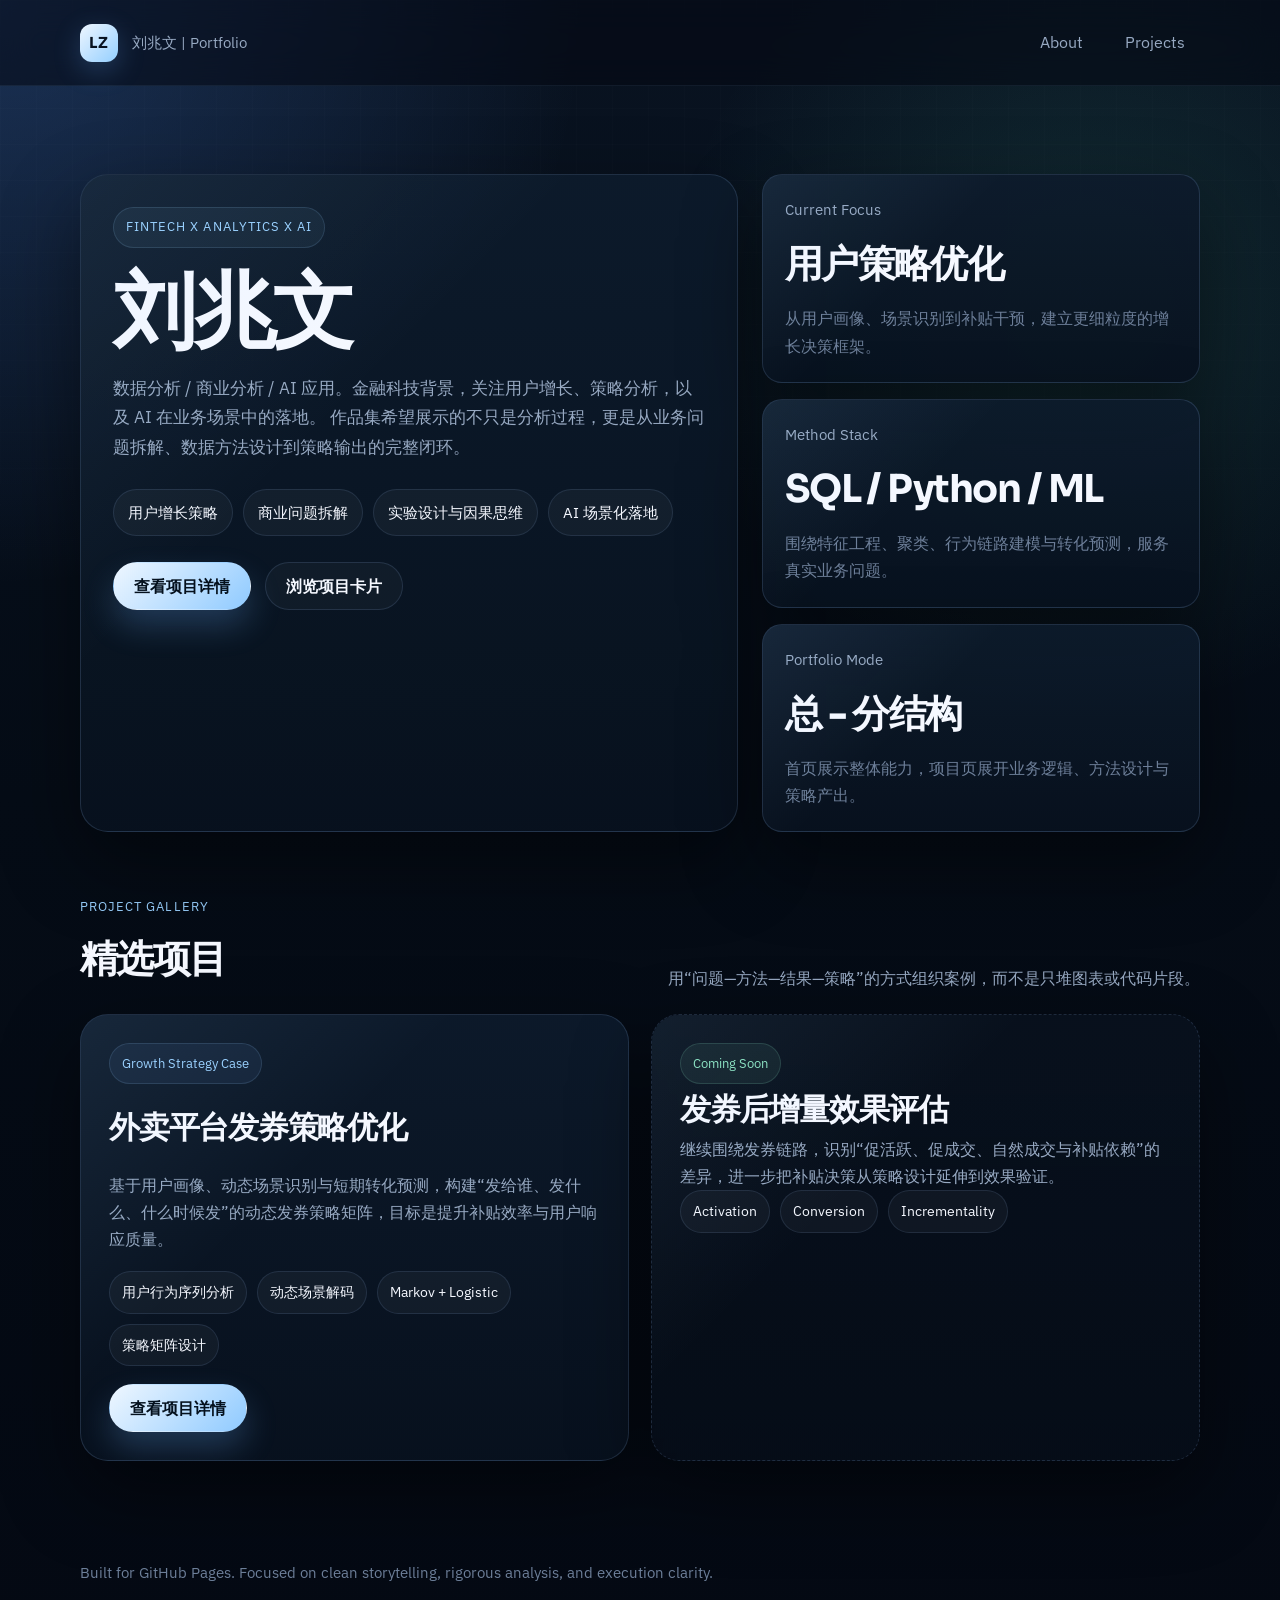
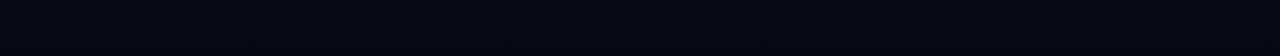
==== index.html @ c56bf531 "Add files via upload" ====
<!DOCTYPE html>
<html lang="zh-CN">
  <head>
    <meta charset="UTF-8" />
    <meta name="viewport" content="width=device-width, initial-scale=1.0" />
    <title>刘兆文 | 数据分析 / 商业分析 / AI 应用</title>
    <meta
      name="description"
      content="刘兆文的个人作品集，聚焦数据分析、商业分析与 AI 应用，展示外卖平台发券策略优化等项目。"
    />
    <link rel="preconnect" href="https://fonts.googleapis.com" />
    <link rel="preconnect" href="https://fonts.gstatic.com" crossorigin />
    <link
      href="https://fonts.googleapis.com/css2?family=IBM+Plex+Sans:wght@400;500;600;700&family=IBM+Plex+Sans+SC:wght@400;500;600;700&family=Sora:wght@500;600;700;800&display=swap"
      rel="stylesheet"
    />
    <link rel="stylesheet" href="./style.css" />
  </head>
  <body>
    <header class="topbar">
      <div class="topbar-inner">
        <a class="brand" href="./index.html" aria-label="返回首页">
          <span class="brand-mark">LZ</span>
          <span>刘兆文 | Portfolio</span>
        </a>
        <nav class="nav-links" aria-label="主导航">
          <a class="nav-link" href="#about">About</a>
          <a class="nav-link" href="#projects">Projects</a>
        </nav>
      </div>
    </header>

    <main class="page-shell">
      <section class="hero" id="about">
        <div class="hero-grid">
          <article class="hero-panel">
            <span class="eyebrow">Fintech x Analytics x AI</span>
            <h1>刘兆文</h1>
            <p class="headline-subtitle">
              数据分析 / 商业分析 / AI 应用。金融科技背景，关注用户增长、策略分析，以及 AI 在业务场景中的落地。
              作品集希望展示的不只是分析过程，更是从业务问题拆解、数据方法设计到策略输出的完整闭环。
            </p>
            <div class="pill-row" aria-label="能力标签">
              <span class="pill">用户增长策略</span>
              <span class="pill">商业问题拆解</span>
              <span class="pill">实验设计与因果思维</span>
              <span class="pill">AI 场景化落地</span>
            </div>
            <div class="action-row">
              <a class="button" href="./projects/waimai-coupon/index.html">查看项目详情</a>
              <a class="button-secondary" href="#projects">浏览项目卡片</a>
            </div>
          </article>

          <aside class="hero-stats" aria-label="概览信息">
            <section class="metric-card">
              <span class="metric-label">Current Focus</span>
              <span class="metric-value">用户策略优化</span>
              <p class="metric-note">从用户画像、场景识别到补贴干预，建立更细粒度的增长决策框架。</p>
            </section>
            <section class="metric-card">
              <span class="metric-label">Method Stack</span>
              <span class="metric-value">SQL / Python / ML</span>
              <p class="metric-note">围绕特征工程、聚类、行为链路建模与转化预测，服务真实业务问题。</p>
            </section>
            <section class="metric-card">
              <span class="metric-label">Portfolio Mode</span>
              <span class="metric-value">总 - 分结构</span>
              <p class="metric-note">首页展示整体能力，项目页展开业务逻辑、方法设计与策略产出。</p>
            </section>
          </aside>
        </div>
      </section>

      <section class="section" id="projects">
        <div class="section-heading">
          <div>
            <p class="section-kicker">Project Gallery</p>
            <h2 class="section-title">精选项目</h2>
          </div>
          <p class="section-copy">
            用“问题—方法—结果—策略”的方式组织案例，而不是只堆图表或代码片段。
          </p>
        </div>

        <div class="project-grid">
          <article class="project-card glass-card">
            <span class="card-tag">Growth Strategy Case</span>
            <h3 class="card-title">外卖平台发券策略优化</h3>
            <p class="card-copy">
              基于用户画像、动态场景识别与短期转化预测，构建“发给谁、发什么、什么时候发”的动态发券策略矩阵，目标是提升补贴效率与用户响应质量。
            </p>
            <div class="card-points" aria-label="项目亮点">
              <span class="card-point">用户行为序列分析</span>
              <span class="card-point">动态场景解码</span>
              <span class="card-point">Markov + Logistic</span>
              <span class="card-point">策略矩阵设计</span>
            </div>
            <div class="action-row">
              <a class="button" href="./projects/waimai-coupon/index.html">查看项目详情</a>
            </div>
          </article>

          <article class="placeholder-card">
            <span class="placeholder-state">Coming Soon</span>
            <h3 class="card-title">发券后增量效果评估</h3>
            <p class="card-copy">
              继续围绕发券链路，识别“促活跃、促成交、自然成交与补贴依赖”的差异，进一步把补贴决策从策略设计延伸到效果验证。
            </p>
            <div class="card-points" aria-label="项目状态">
              <span class="card-point">Activation</span>
              <span class="card-point">Conversion</span>
              <span class="card-point">Incrementality</span>
            </div>
          </article>
        </div>
      </section>
    </main>

    <footer class="page-shell footer">
      <p>Built for GitHub Pages. Focused on clean storytelling, rigorous analysis, and execution clarity.</p>
    </footer>
  </body>
</html>
---- style.css ----
:root {
  --bg: #07111f;
  --bg-elevated: rgba(10, 22, 38, 0.78);
  --bg-soft: rgba(118, 166, 255, 0.08);
  --surface: rgba(11, 23, 37, 0.92);
  --surface-strong: #0d1b2c;
  --border: rgba(157, 196, 255, 0.16);
  --border-strong: rgba(157, 196, 255, 0.3);
  --text: #f5f8ff;
  --text-muted: #97a9c2;
  --text-subtle: #6d7f99;
  --accent: #9ad1ff;
  --accent-strong: #6cb4ff;
  --accent-glow: rgba(108, 180, 255, 0.18);
  --success: #8be3c0;
  --shadow: 0 30px 80px rgba(0, 0, 0, 0.45);
  --radius-xl: 28px;
  --radius-lg: 20px;
  --radius-md: 14px;
  --radius-sm: 10px;
  --font-display: "Sora", "Avenir Next", "PingFang SC", "Microsoft YaHei", sans-serif;
  --font-body: "IBM Plex Sans", "IBM Plex Sans SC", "PingFang SC", "Hiragino Sans GB", sans-serif;
  --container: 1120px;
}

*,
*::before,
*::after {
  box-sizing: border-box;
}

html {
  scroll-behavior: smooth;
}

body {
  margin: 0;
  min-height: 100vh;
  font-family: var(--font-body);
  color: var(--text);
  background:
    radial-gradient(circle at top left, rgba(83, 148, 255, 0.24), transparent 28%),
    radial-gradient(circle at 85% 18%, rgba(87, 229, 191, 0.12), transparent 24%),
    linear-gradient(180deg, #091321 0%, #050c16 48%, #040913 100%);
  line-height: 1.7;
}

body::before {
  content: "";
  position: fixed;
  inset: 0;
  pointer-events: none;
  background-image:
    linear-gradient(rgba(255, 255, 255, 0.02) 1px, transparent 1px),
    linear-gradient(90deg, rgba(255, 255, 255, 0.02) 1px, transparent 1px);
  background-size: 36px 36px;
  mask-image: linear-gradient(180deg, rgba(0, 0, 0, 0.72), transparent 92%);
}

a {
  color: inherit;
  text-decoration: none;
}

img {
  max-width: 100%;
  display: block;
}

.page-shell {
  width: min(calc(100% - 40px), var(--container));
  margin: 0 auto;
}

.topbar {
  position: sticky;
  top: 0;
  z-index: 20;
  backdrop-filter: blur(18px);
  background: rgba(4, 9, 19, 0.55);
  border-bottom: 1px solid rgba(157, 196, 255, 0.08);
}

.topbar-inner {
  width: min(calc(100% - 40px), var(--container));
  margin: 0 auto;
  display: flex;
  align-items: center;
  justify-content: space-between;
  gap: 16px;
  padding: 18px 0;
}

.brand {
  display: flex;
  align-items: center;
  gap: 14px;
  font-size: 0.95rem;
  color: var(--text-muted);
}

.brand-mark {
  width: 38px;
  height: 38px;
  display: grid;
  place-items: center;
  border-radius: 12px;
  font-family: var(--font-display);
  font-weight: 700;
  letter-spacing: 0.08em;
  color: var(--bg);
  background: linear-gradient(135deg, #eef6ff 0%, #94cfff 100%);
  box-shadow: 0 8px 28px rgba(108, 180, 255, 0.24);
}

.nav-links {
  display: flex;
  align-items: center;
  gap: 12px;
  flex-wrap: wrap;
}

.nav-link {
  padding: 10px 14px;
  border-radius: 999px;
  color: var(--text-muted);
  transition: color 180ms ease, background-color 180ms ease, border-color 180ms ease;
  border: 1px solid transparent;
}

.nav-link:hover,
.nav-link:focus-visible {
  color: var(--text);
  background: rgba(255, 255, 255, 0.04);
  border-color: rgba(157, 196, 255, 0.12);
  outline: none;
}

.hero {
  padding: 88px 0 42px;
}

.hero-grid {
  display: grid;
  grid-template-columns: minmax(0, 1.2fr) minmax(280px, 0.8fr);
  gap: 24px;
  align-items: stretch;
}

.hero-panel,
.glass-card,
.section-card,
.metric-card,
.placeholder-card {
  position: relative;
  overflow: hidden;
  background: linear-gradient(180deg, rgba(13, 27, 44, 0.92), rgba(8, 18, 31, 0.92));
  border: 1px solid var(--border);
  box-shadow: var(--shadow);
}

.hero-panel,
.glass-card {
  border-radius: var(--radius-xl);
  padding: 32px;
}

.hero-panel::before,
.glass-card::before,
.section-card::before,
.metric-card::before,
.placeholder-card::before {
  content: "";
  position: absolute;
  inset: 0;
  pointer-events: none;
  background: linear-gradient(135deg, rgba(154, 209, 255, 0.08), transparent 38%);
}

.eyebrow {
  display: inline-flex;
  align-items: center;
  gap: 8px;
  padding: 8px 12px;
  margin-bottom: 18px;
  border: 1px solid rgba(154, 209, 255, 0.14);
  border-radius: 999px;
  background: rgba(154, 209, 255, 0.06);
  color: var(--accent);
  font-size: 0.82rem;
  letter-spacing: 0.08em;
  text-transform: uppercase;
}

.hero h1,
.page-title {
  margin: 0 0 16px;
  font-family: var(--font-display);
  font-weight: 700;
  line-height: 1.1;
  letter-spacing: -0.04em;
}

.hero h1 {
  font-size: clamp(2.8rem, 7vw, 5.2rem);
  max-width: 9ch;
}

.headline-subtitle {
  max-width: 42rem;
  margin: 0 0 28px;
  color: var(--text-muted);
  font-size: 1.08rem;
}

.pill-row {
  display: flex;
  flex-wrap: wrap;
  gap: 10px;
  margin-bottom: 26px;
}

.pill {
  padding: 10px 14px;
  border-radius: 999px;
  font-size: 0.92rem;
  color: var(--text);
  background: rgba(255, 255, 255, 0.04);
  border: 1px solid rgba(157, 196, 255, 0.12);
}

.action-row {
  display: flex;
  flex-wrap: wrap;
  gap: 14px;
}

.button,
.button-secondary {
  display: inline-flex;
  align-items: center;
  justify-content: center;
  gap: 10px;
  min-height: 48px;
  padding: 0 20px;
  border-radius: 999px;
  border: 1px solid transparent;
  font-weight: 600;
  transition: transform 180ms ease, box-shadow 180ms ease, border-color 180ms ease, background-color 180ms ease;
}

.button {
  color: #04101d;
  background: linear-gradient(135deg, #eff7ff 0%, #8fcaff 100%);
  box-shadow: 0 16px 32px rgba(108, 180, 255, 0.24);
}

.button-secondary {
  color: var(--text);
  background: rgba(255, 255, 255, 0.03);
  border-color: rgba(157, 196, 255, 0.14);
}

.button:hover,
.button-secondary:hover,
.button:focus-visible,
.button-secondary:focus-visible {
  transform: translateY(-1px);
  outline: none;
}

.hero-stats {
  display: grid;
  gap: 16px;
  align-content: start;
}

.metric-card {
  border-radius: var(--radius-lg);
  padding: 22px;
}

.metric-label {
  display: block;
  margin-bottom: 10px;
  color: var(--text-muted);
  font-size: 0.92rem;
}

.metric-value {
  display: block;
  margin-bottom: 8px;
  font-family: var(--font-display);
  font-size: clamp(1.6rem, 3vw, 2.4rem);
  font-weight: 700;
  letter-spacing: -0.04em;
}

.metric-note {
  margin: 0;
  color: var(--text-subtle);
}

.section {
  padding: 22px 0 56px;
}

.section-heading {
  display: flex;
  align-items: end;
  justify-content: space-between;
  gap: 18px;
  margin-bottom: 22px;
}

.section-title {
  margin: 0;
  font-family: var(--font-display);
  font-size: clamp(1.8rem, 3vw, 2.7rem);
  letter-spacing: -0.04em;
}

.section-kicker {
  margin: 0 0 8px;
  color: var(--accent);
  letter-spacing: 0.08em;
  text-transform: uppercase;
  font-size: 0.82rem;
}

.section-copy {
  margin: 0;
  max-width: 42rem;
  color: var(--text-muted);
}

.project-grid,
.detail-grid,
.insight-grid {
  display: grid;
  gap: 22px;
}

.project-grid {
  grid-template-columns: repeat(2, minmax(0, 1fr));
}

.project-card,
.placeholder-card,
.section-card {
  border-radius: var(--radius-xl);
  padding: 28px;
}

.project-card {
  display: grid;
  gap: 18px;
}

.card-tag {
  display: inline-flex;
  align-items: center;
  width: fit-content;
  padding: 8px 12px;
  border-radius: 999px;
  background: var(--bg-soft);
  border: 1px solid rgba(154, 209, 255, 0.14);
  color: var(--accent);
  font-size: 0.84rem;
}

.card-title {
  margin: 0;
  font-family: var(--font-display);
  font-size: clamp(1.55rem, 2.4vw, 2rem);
  letter-spacing: -0.04em;
}

.card-copy {
  margin: 0;
  color: var(--text-muted);
}

.card-points {
  display: flex;
  flex-wrap: wrap;
  gap: 10px;
}

.card-point {
  padding: 8px 12px;
  border-radius: 999px;
  background: rgba(255, 255, 255, 0.04);
  border: 1px solid rgba(157, 196, 255, 0.12);
  color: var(--text);
  font-size: 0.9rem;
}

.placeholder-card {
  border-style: dashed;
  background: linear-gradient(180deg, rgba(9, 18, 31, 0.78), rgba(6, 13, 24, 0.9));
}

.placeholder-state {
  display: inline-flex;
  width: fit-content;
  padding: 8px 12px;
  border-radius: 999px;
  color: var(--success);
  background: rgba(139, 227, 192, 0.08);
  border: 1px solid rgba(139, 227, 192, 0.16);
  font-size: 0.84rem;
}

.footer {
  padding: 28px 0 56px;
  color: var(--text-subtle);
  font-size: 0.92rem;
}

.back-link {
  position: sticky;
  top: 84px;
  z-index: 10;
  width: fit-content;
  margin: 28px 0 0;
}

.back-link a {
  display: inline-flex;
  align-items: center;
  gap: 10px;
  padding: 12px 16px;
  border-radius: 999px;
  border: 1px solid rgba(157, 196, 255, 0.14);
  background: rgba(7, 17, 31, 0.72);
  backdrop-filter: blur(14px);
  color: var(--text);
}

.page-hero {
  padding: 42px 0 26px;
}

.page-title {
  font-size: clamp(2.4rem, 5vw, 4.4rem);
  max-width: 11ch;
}

.page-intro {
  max-width: 46rem;
  margin: 0;
  color: var(--text-muted);
  font-size: 1.08rem;
}

.highlight-bar {
  display: grid;
  grid-template-columns: repeat(3, minmax(0, 1fr));
  gap: 18px;
  margin-top: 26px;
}

.detail-grid {
  grid-template-columns: 1.1fr 0.9fr;
  align-items: start;
}

.section-stack {
  display: grid;
  gap: 20px;
}

.section-card h2,
.section-card h3 {
  margin: 0 0 14px;
  font-family: var(--font-display);
  letter-spacing: -0.03em;
}

.section-card p,
.section-card li {
  margin: 0;
  color: var(--text-muted);
}

.section-card ul {
  margin: 0;
  padding-left: 18px;
  display: grid;
  gap: 10px;
}

.data-points {
  display: grid;
  gap: 14px;
}

.data-point {
  padding: 16px 18px;
  border-radius: var(--radius-md);
  background: rgba(255, 255, 255, 0.03);
  border: 1px solid rgba(157, 196, 255, 0.12);
}

.data-point strong {
  display: block;
  margin-bottom: 8px;
  color: var(--text);
}

.insight-grid {
  grid-template-columns: repeat(2, minmax(0, 1fr));
}

.callout {
  padding: 18px 20px;
  border-left: 3px solid var(--accent-strong);
  border-radius: 0 var(--radius-md) var(--radius-md) 0;
  background: rgba(154, 209, 255, 0.06);
  color: var(--text);
}

@media (max-width: 980px) {
  .hero-grid,
  .detail-grid,
  .project-grid,
  .highlight-bar,
  .insight-grid {
    grid-template-columns: 1fr;
  }

  .back-link {
    position: static;
    margin-top: 20px;
  }
}

@media (max-width: 720px) {
  .page-shell,
  .topbar-inner {
    width: min(calc(100% - 28px), var(--container));
  }

  .topbar-inner,
  .brand,
  .nav-links,
  .action-row {
    align-items: flex-start;
  }

  .topbar-inner {
    flex-direction: column;
    padding: 16px 0;
  }

  .hero,
  .section,
  .page-hero {
    padding-top: 34px;
  }

  .hero-panel,
  .glass-card,
  .project-card,
  .placeholder-card,
  .section-card {
    padding: 22px;
  }
}
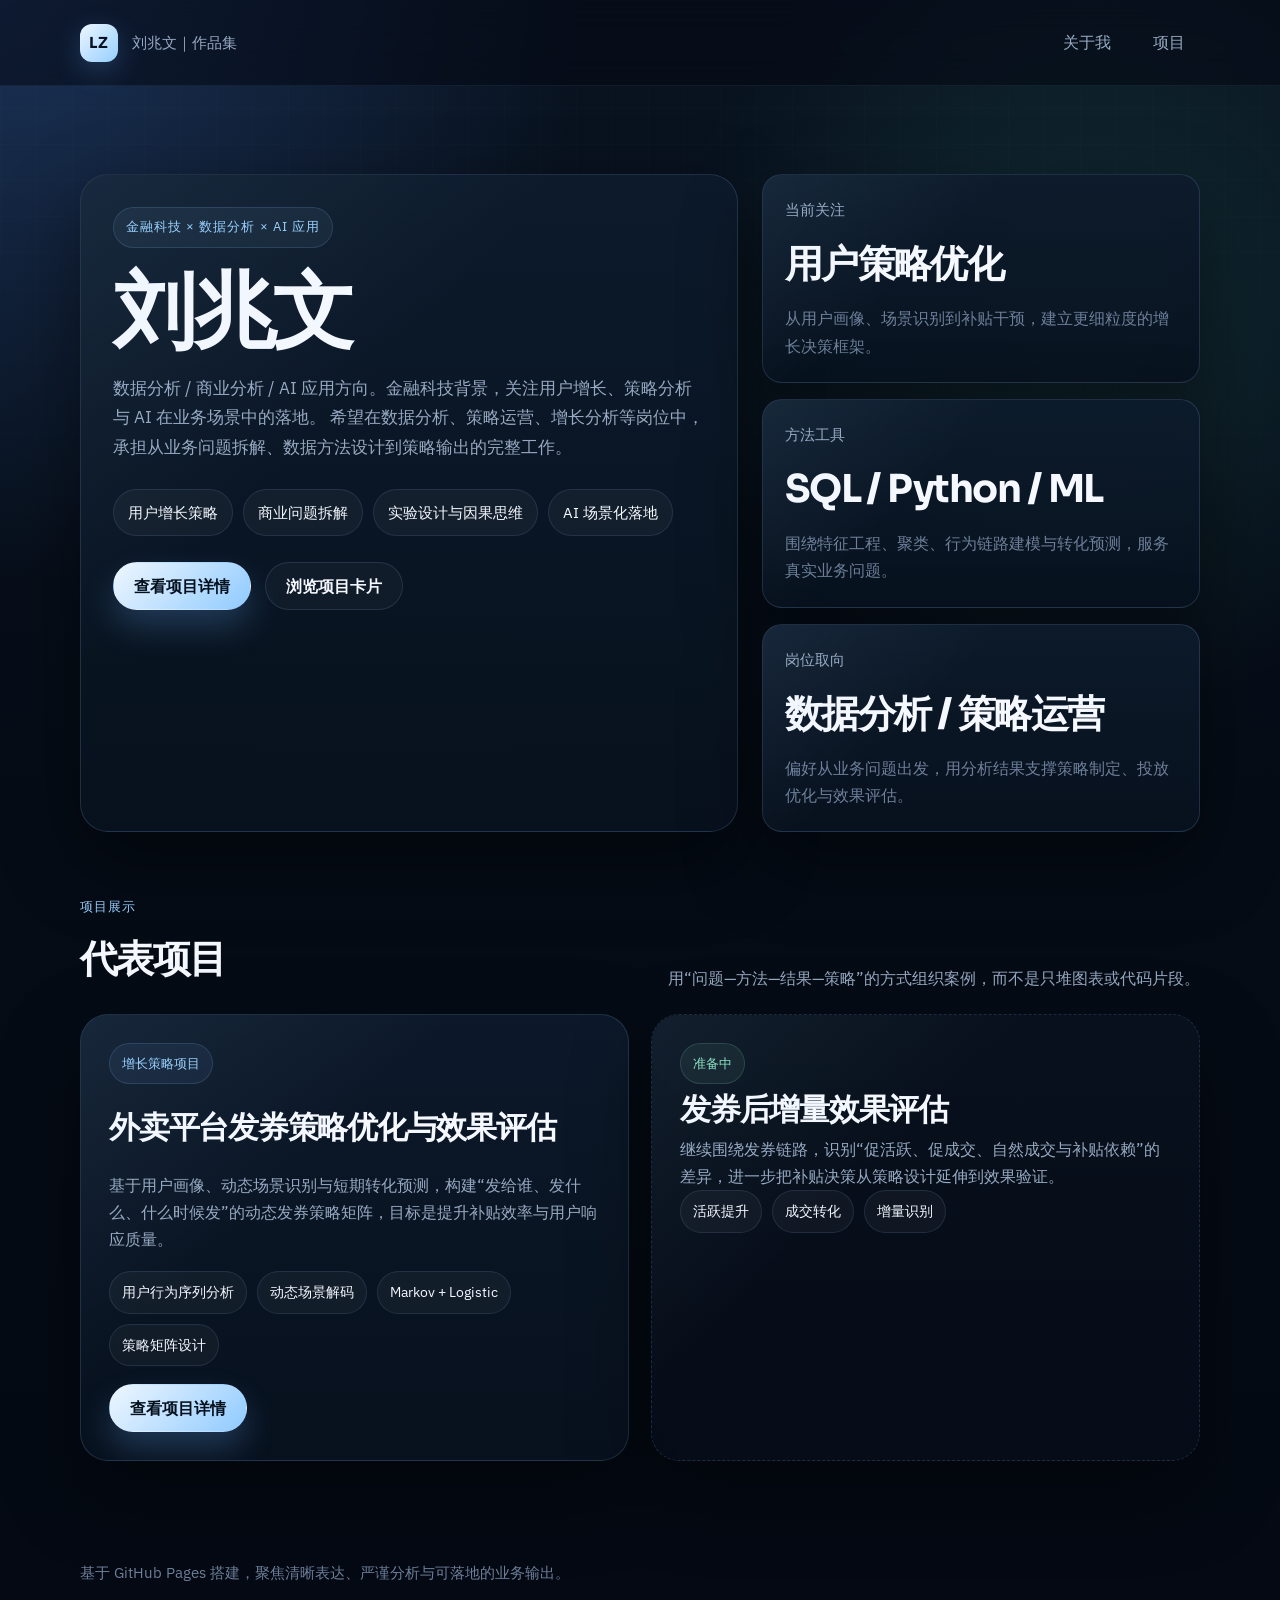
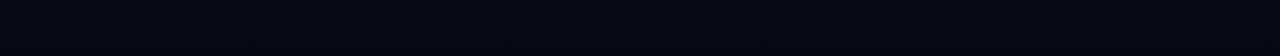
==== commit fdde9170: "Update Chinese text in index.html for clarity" ====
--- a/index.html
+++ b/index.html
@@ -3,10 +3,10 @@
   <head>
     <meta charset="UTF-8" />
     <meta name="viewport" content="width=device-width, initial-scale=1.0" />
-    <title>刘兆文 | 数据分析 / 商业分析 / AI 应用</title>
+    <title>刘兆文｜数据分析 / 商业分析 / AI 应用</title>
     <meta
       name="description"
-      content="刘兆文的个人作品集，聚焦数据分析、商业分析与 AI 应用，展示外卖平台发券策略优化等项目。"
+      content="刘兆文的个人作品集，聚焦数据分析、商业分析与 AI 应用，展示外卖平台补贴投放策略优化等项目。"
     />
     <link rel="preconnect" href="https://fonts.googleapis.com" />
     <link rel="preconnect" href="https://fonts.gstatic.com" crossorigin />
@@ -21,11 +21,11 @@
       <div class="topbar-inner">
         <a class="brand" href="./index.html" aria-label="返回首页">
           <span class="brand-mark">LZ</span>
-          <span>刘兆文 | Portfolio</span>
+          <span>刘兆文｜作品集</span>
         </a>
         <nav class="nav-links" aria-label="主导航">
-          <a class="nav-link" href="#about">About</a>
-          <a class="nav-link" href="#projects">Projects</a>
+          <a class="nav-link" href="#about">关于我</a>
+          <a class="nav-link" href="#projects">项目</a>
         </nav>
       </div>
     </header>
@@ -34,11 +34,11 @@
       <section class="hero" id="about">
         <div class="hero-grid">
           <article class="hero-panel">
-            <span class="eyebrow">Fintech x Analytics x AI</span>
+            <span class="eyebrow">金融科技 × 数据分析 × AI 应用</span>
             <h1>刘兆文</h1>
             <p class="headline-subtitle">
-              数据分析 / 商业分析 / AI 应用。金融科技背景，关注用户增长、策略分析，以及 AI 在业务场景中的落地。
-              作品集希望展示的不只是分析过程，更是从业务问题拆解、数据方法设计到策略输出的完整闭环。
+              数据分析 / 商业分析 / AI 应用方向。金融科技背景，关注用户增长、策略分析与 AI 在业务场景中的落地。
+              希望在数据分析、策略运营、增长分析等岗位中，承担从业务问题拆解、数据方法设计到策略输出的完整工作。
             </p>
             <div class="pill-row" aria-label="能力标签">
               <span class="pill">用户增长策略</span>
@@ -54,19 +54,19 @@
 
           <aside class="hero-stats" aria-label="概览信息">
             <section class="metric-card">
-              <span class="metric-label">Current Focus</span>
+              <span class="metric-label">当前关注</span>
               <span class="metric-value">用户策略优化</span>
               <p class="metric-note">从用户画像、场景识别到补贴干预，建立更细粒度的增长决策框架。</p>
             </section>
             <section class="metric-card">
-              <span class="metric-label">Method Stack</span>
+              <span class="metric-label">方法工具</span>
               <span class="metric-value">SQL / Python / ML</span>
               <p class="metric-note">围绕特征工程、聚类、行为链路建模与转化预测，服务真实业务问题。</p>
             </section>
             <section class="metric-card">
-              <span class="metric-label">Portfolio Mode</span>
-              <span class="metric-value">总 - 分结构</span>
-              <p class="metric-note">首页展示整体能力，项目页展开业务逻辑、方法设计与策略产出。</p>
+              <span class="metric-label">岗位取向</span>
+              <span class="metric-value">数据分析 / 策略运营</span>
+              <p class="metric-note">偏好从业务问题出发，用分析结果支撑策略制定、投放优化与效果评估。</p>
             </section>
           </aside>
         </div>
@@ -75,8 +75,8 @@
       <section class="section" id="projects">
         <div class="section-heading">
           <div>
-            <p class="section-kicker">Project Gallery</p>
-            <h2 class="section-title">精选项目</h2>
+            <p class="section-kicker">项目展示</p>
+            <h2 class="section-title">代表项目</h2>
           </div>
           <p class="section-copy">
             用“问题—方法—结果—策略”的方式组织案例，而不是只堆图表或代码片段。
@@ -85,8 +85,8 @@
 
         <div class="project-grid">
           <article class="project-card glass-card">
-            <span class="card-tag">Growth Strategy Case</span>
-            <h3 class="card-title">外卖平台发券策略优化</h3>
+            <span class="card-tag">增长策略项目</span>
+            <h3 class="card-title">外卖平台发券策略优化与效果评估</h3>
             <p class="card-copy">
               基于用户画像、动态场景识别与短期转化预测，构建“发给谁、发什么、什么时候发”的动态发券策略矩阵，目标是提升补贴效率与用户响应质量。
             </p>
@@ -102,15 +102,15 @@
           </article>
 
           <article class="placeholder-card">
-            <span class="placeholder-state">Coming Soon</span>
+            <span class="placeholder-state">准备中</span>
             <h3 class="card-title">发券后增量效果评估</h3>
             <p class="card-copy">
               继续围绕发券链路，识别“促活跃、促成交、自然成交与补贴依赖”的差异，进一步把补贴决策从策略设计延伸到效果验证。
             </p>
             <div class="card-points" aria-label="项目状态">
-              <span class="card-point">Activation</span>
-              <span class="card-point">Conversion</span>
-              <span class="card-point">Incrementality</span>
+              <span class="card-point">活跃提升</span>
+              <span class="card-point">成交转化</span>
+              <span class="card-point">增量识别</span>
             </div>
           </article>
         </div>
@@ -118,7 +118,7 @@
     </main>
 
     <footer class="page-shell footer">
-      <p>Built for GitHub Pages. Focused on clean storytelling, rigorous analysis, and execution clarity.</p>
+      <p>基于 GitHub Pages 搭建，聚焦清晰表达、严谨分析与可落地的业务输出。</p>
     </footer>
   </body>
 </html>
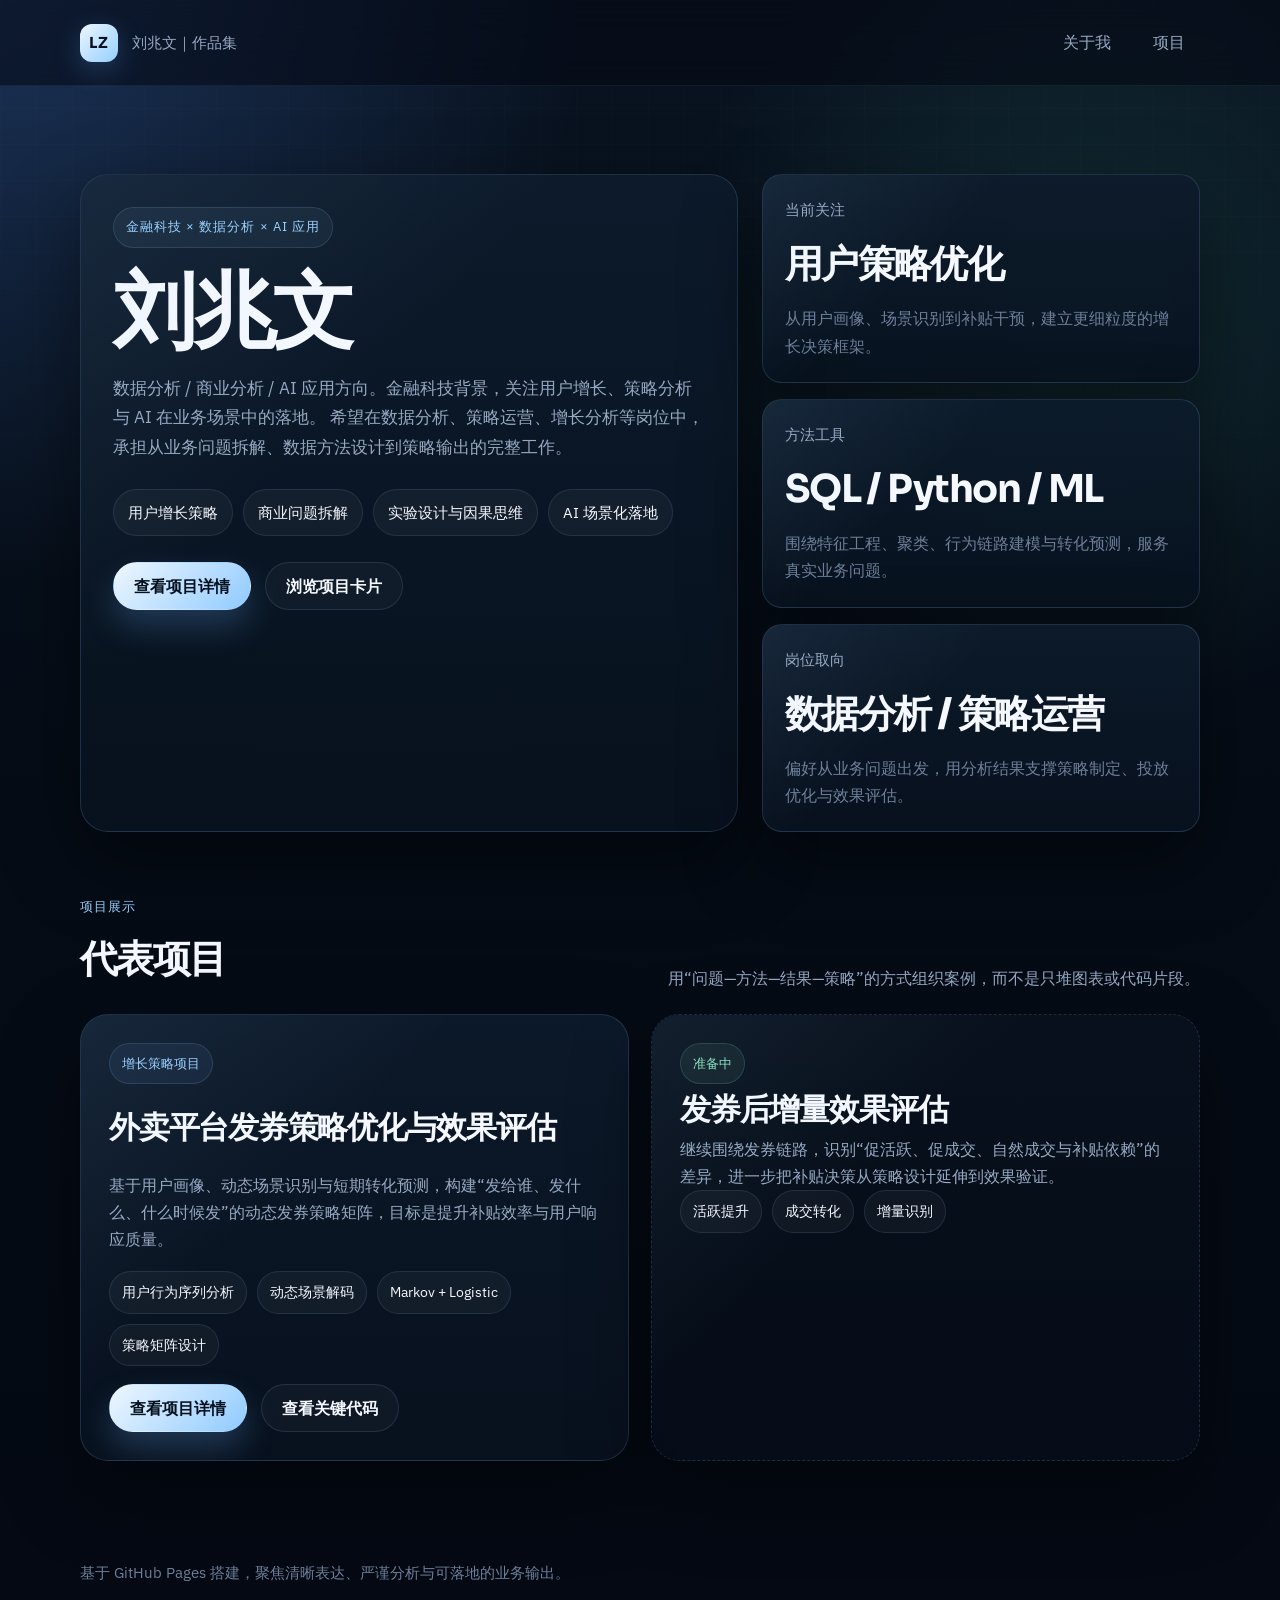
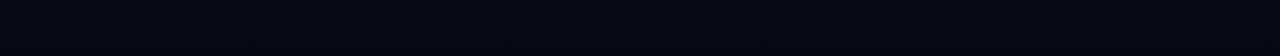
==== commit 4ae909c2: "Update index.html" ====
--- a/index.html
+++ b/index.html
@@ -98,6 +98,7 @@
             </div>
             <div class="action-row">
               <a class="button" href="./projects/waimai-coupon/index.html">查看项目详情</a>
+              <a class="button-secondary" href="./projects/waimai-coupon/index.html#code">查看关键代码</a>
             </div>
           </article>
 
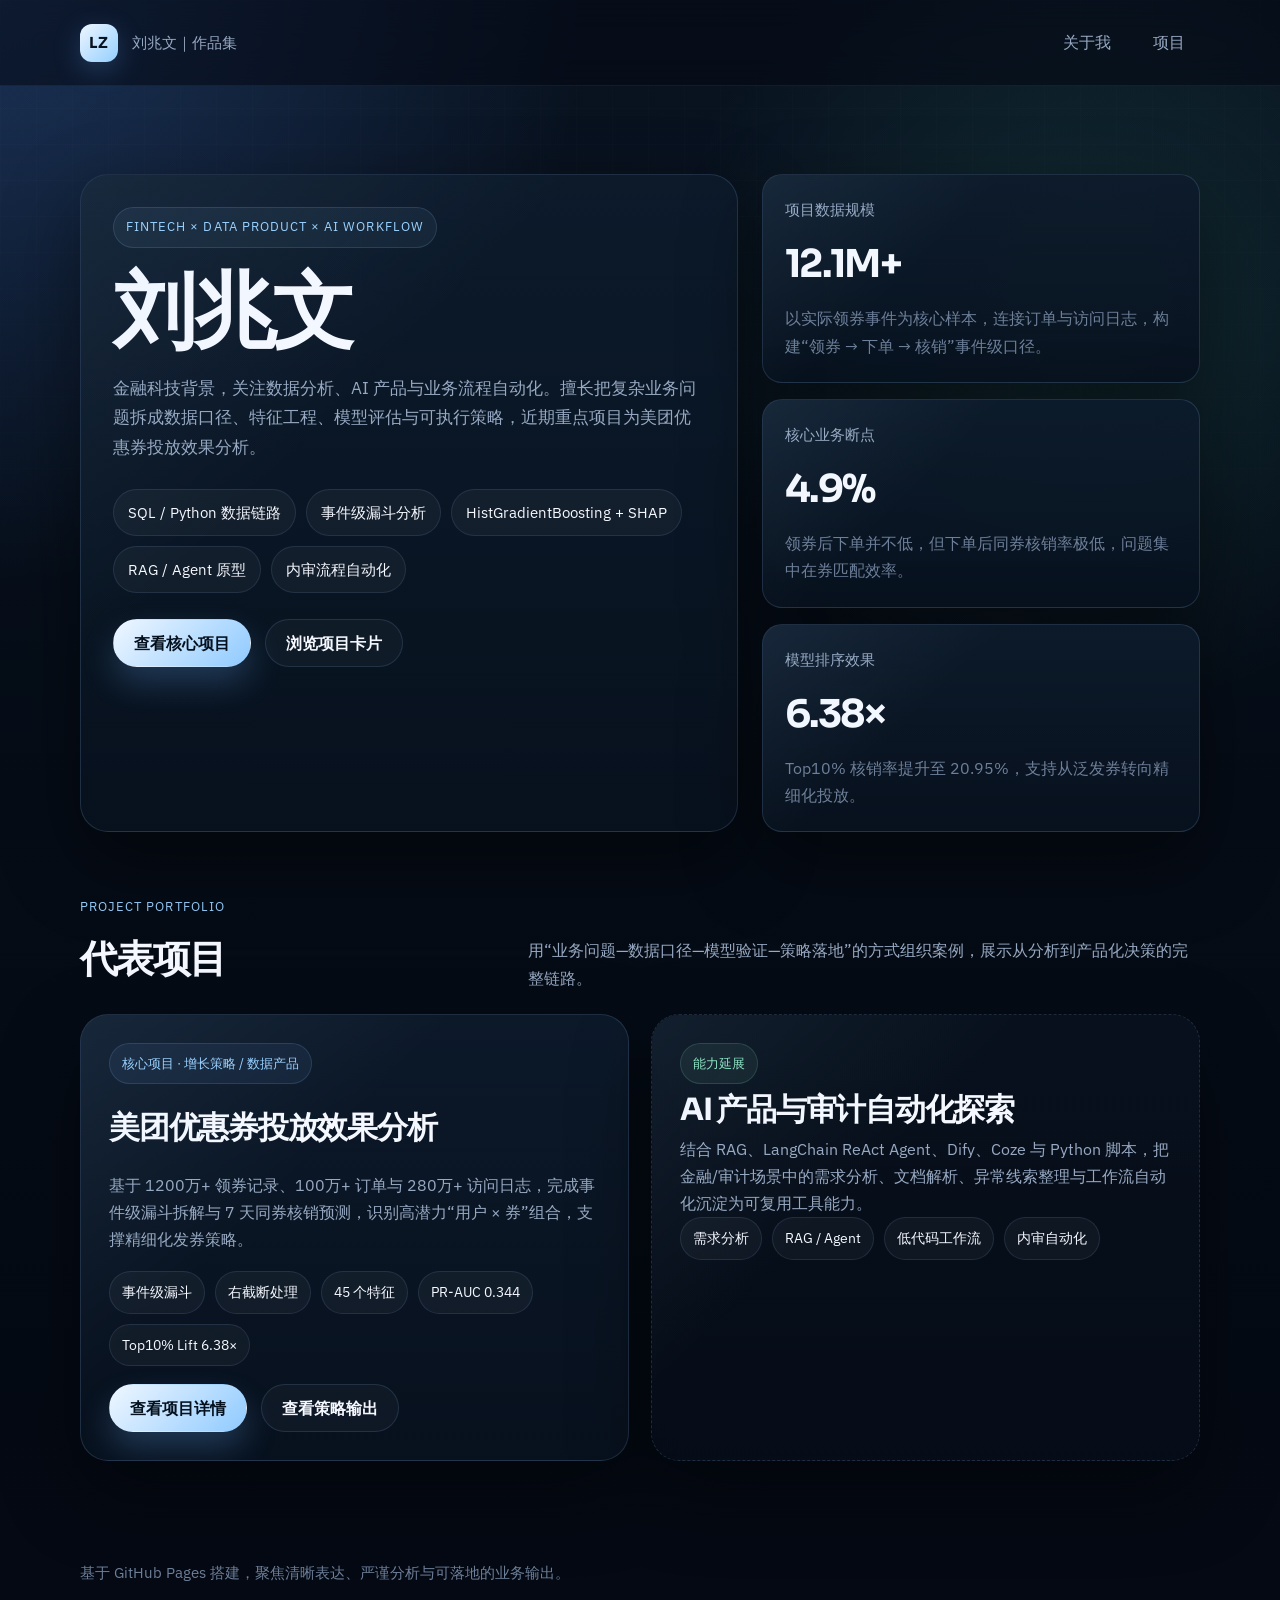
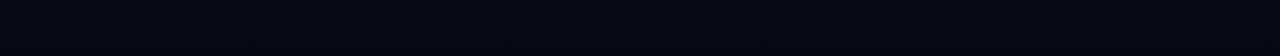
==== commit 54c72d4c: "Refresh portfolio homepage for coupon analytics project" ====
--- a/index.html
+++ b/index.html
@@ -3,10 +3,10 @@
   <head>
     <meta charset="UTF-8" />
     <meta name="viewport" content="width=device-width, initial-scale=1.0" />
-    <title>刘兆文｜数据分析 / 商业分析 / AI 应用</title>
+    <title>刘兆文｜数据分析 / AI 产品 / 内审自动化</title>
     <meta
       name="description"
-      content="刘兆文的个人作品集，聚焦数据分析、商业分析与 AI 应用，展示外卖平台补贴投放策略优化等项目。"
+      content="刘兆文的个人作品集，聚焦数据分析、AI 产品与业务流程自动化，重点展示美团优惠券投放效果分析项目。"
     />
     <link rel="preconnect" href="https://fonts.googleapis.com" />
     <link rel="preconnect" href="https://fonts.gstatic.com" crossorigin />
@@ -34,39 +34,39 @@
       <section class="hero" id="about">
         <div class="hero-grid">
           <article class="hero-panel">
-            <span class="eyebrow">金融科技 × 数据分析 × AI 应用</span>
+            <span class="eyebrow">FinTech × Data Product × AI Workflow</span>
             <h1>刘兆文</h1>
             <p class="headline-subtitle">
-              数据分析 / 商业分析 / AI 应用方向。金融科技背景，关注用户增长、策略分析与 AI 在业务场景中的落地。
-              希望在数据分析、策略运营、增长分析等岗位中，承担从业务问题拆解、数据方法设计到策略输出的完整工作。
+              金融科技背景，关注数据分析、AI 产品与业务流程自动化。擅长把复杂业务问题拆成数据口径、特征工程、模型评估与可执行策略，近期重点项目为美团优惠券投放效果分析。
             </p>
             <div class="pill-row" aria-label="能力标签">
-              <span class="pill">用户增长策略</span>
-              <span class="pill">商业问题拆解</span>
-              <span class="pill">实验设计与因果思维</span>
-              <span class="pill">AI 场景化落地</span>
+              <span class="pill">SQL / Python 数据链路</span>
+              <span class="pill">事件级漏斗分析</span>
+              <span class="pill">HistGradientBoosting + SHAP</span>
+              <span class="pill">RAG / Agent 原型</span>
+              <span class="pill">内审流程自动化</span>
             </div>
             <div class="action-row">
-              <a class="button" href="./projects/waimai-coupon/index.html">查看项目详情</a>
+              <a class="button" href="./projects/waimai-coupon/index.html">查看核心项目</a>
               <a class="button-secondary" href="#projects">浏览项目卡片</a>
             </div>
           </article>
 
-          <aside class="hero-stats" aria-label="概览信息">
+          <aside class="hero-stats" aria-label="项目概览信息">
             <section class="metric-card">
-              <span class="metric-label">当前关注</span>
-              <span class="metric-value">用户策略优化</span>
-              <p class="metric-note">从用户画像、场景识别到补贴干预，建立更细粒度的增长决策框架。</p>
+              <span class="metric-label">项目数据规模</span>
+              <span class="metric-value">12.1M+</span>
+              <p class="metric-note">以实际领券事件为核心样本，连接订单与访问日志，构建“领券 → 下单 → 核销”事件级口径。</p>
             </section>
             <section class="metric-card">
-              <span class="metric-label">方法工具</span>
-              <span class="metric-value">SQL / Python / ML</span>
-              <p class="metric-note">围绕特征工程、聚类、行为链路建模与转化预测，服务真实业务问题。</p>
+              <span class="metric-label">核心业务断点</span>
+              <span class="metric-value">4.9%</span>
+              <p class="metric-note">领券后下单并不低，但下单后同券核销率极低，问题集中在券匹配效率。</p>
             </section>
             <section class="metric-card">
-              <span class="metric-label">岗位取向</span>
-              <span class="metric-value">数据分析 / 策略运营</span>
-              <p class="metric-note">偏好从业务问题出发，用分析结果支撑策略制定、投放优化与效果评估。</p>
+              <span class="metric-label">模型排序效果</span>
+              <span class="metric-value">6.38×</span>
+              <p class="metric-note">Top10% 核销率提升至 20.95%，支持从泛发券转向精细化投放。</p>
             </section>
           </aside>
         </div>
@@ -75,43 +75,45 @@
       <section class="section" id="projects">
         <div class="section-heading">
           <div>
-            <p class="section-kicker">项目展示</p>
+            <p class="section-kicker">Project Portfolio</p>
             <h2 class="section-title">代表项目</h2>
           </div>
           <p class="section-copy">
-            用“问题—方法—结果—策略”的方式组织案例，而不是只堆图表或代码片段。
+            用“业务问题—数据口径—模型验证—策略落地”的方式组织案例，展示从分析到产品化决策的完整链路。
           </p>
         </div>
 
         <div class="project-grid">
           <article class="project-card glass-card">
-            <span class="card-tag">增长策略项目</span>
-            <h3 class="card-title">外卖平台发券策略优化与效果评估</h3>
+            <span class="card-tag">核心项目 · 增长策略 / 数据产品</span>
+            <h3 class="card-title">美团优惠券投放效果分析</h3>
             <p class="card-copy">
-              基于用户画像、动态场景识别与短期转化预测，构建“发给谁、发什么、什么时候发”的动态发券策略矩阵，目标是提升补贴效率与用户响应质量。
+              基于 1200万+ 领券记录、100万+ 订单与 280万+ 访问日志，完成事件级漏斗拆解与 7 天同券核销预测，识别高潜力“用户 × 券”组合，支撑精细化发券策略。
             </p>
             <div class="card-points" aria-label="项目亮点">
-              <span class="card-point">用户行为序列分析</span>
-              <span class="card-point">动态场景解码</span>
-              <span class="card-point">Markov + Logistic</span>
-              <span class="card-point">策略矩阵设计</span>
+              <span class="card-point">事件级漏斗</span>
+              <span class="card-point">右截断处理</span>
+              <span class="card-point">45 个特征</span>
+              <span class="card-point">PR-AUC 0.344</span>
+              <span class="card-point">Top10% Lift 6.38×</span>
             </div>
             <div class="action-row">
               <a class="button" href="./projects/waimai-coupon/index.html">查看项目详情</a>
-              <a class="button-secondary" href="./projects/waimai-coupon/index.html#code">查看关键代码</a>
+              <a class="button-secondary" href="./projects/waimai-coupon/index.html#strategy">查看策略输出</a>
             </div>
           </article>
 
           <article class="placeholder-card">
-            <span class="placeholder-state">准备中</span>
-            <h3 class="card-title">发券后增量效果评估</h3>
+            <span class="placeholder-state">能力延展</span>
+            <h3 class="card-title">AI 产品与审计自动化探索</h3>
             <p class="card-copy">
-              继续围绕发券链路，识别“促活跃、促成交、自然成交与补贴依赖”的差异，进一步把补贴决策从策略设计延伸到效果验证。
+              结合 RAG、LangChain ReAct Agent、Dify、Coze 与 Python 脚本，把金融/审计场景中的需求分析、文档解析、异常线索整理与工作流自动化沉淀为可复用工具能力。
             </p>
-            <div class="card-points" aria-label="项目状态">
-              <span class="card-point">活跃提升</span>
-              <span class="card-point">成交转化</span>
-              <span class="card-point">增量识别</span>
+            <div class="card-points" aria-label="能力标签">
+              <span class="card-point">需求分析</span>
+              <span class="card-point">RAG / Agent</span>
+              <span class="card-point">低代码工作流</span>
+              <span class="card-point">内审自动化</span>
             </div>
           </article>
         </div>
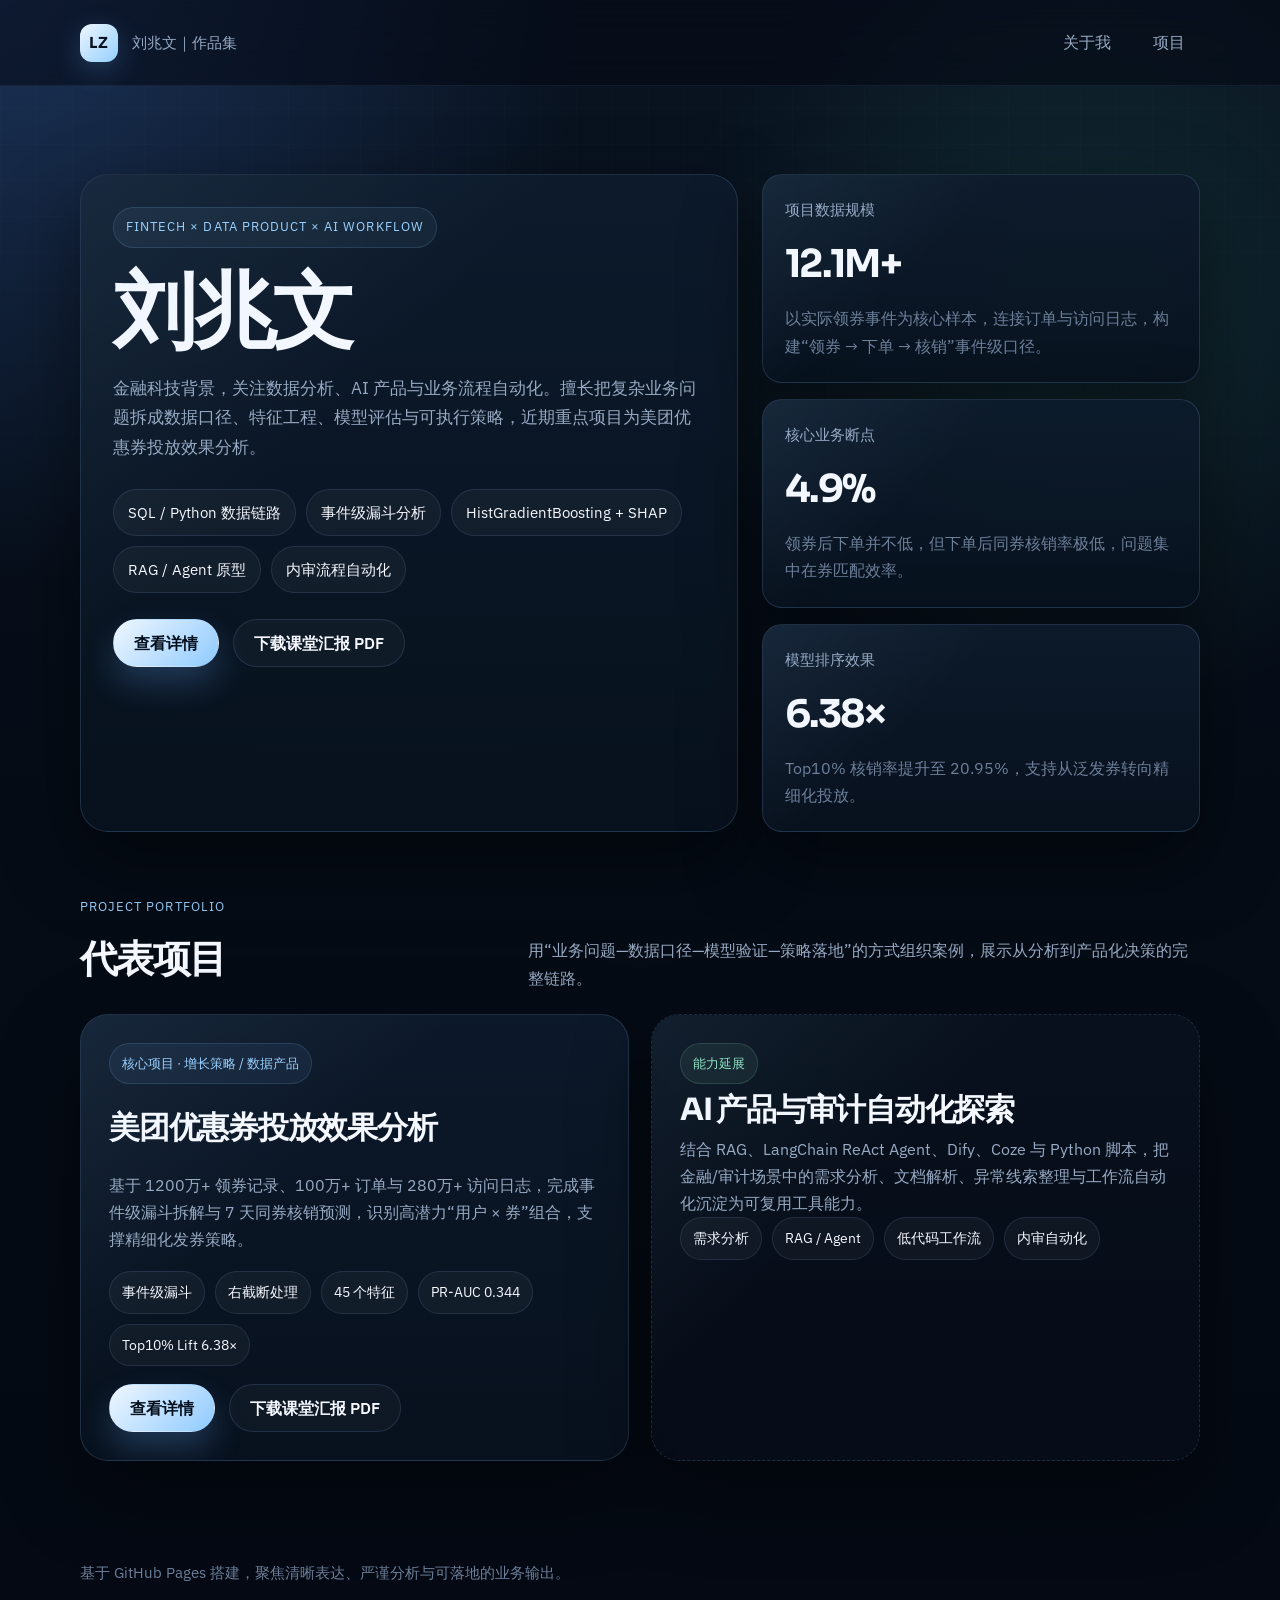
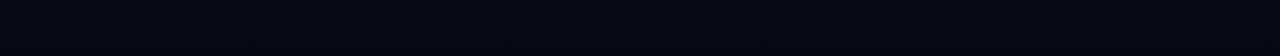
==== commit 1e30362c: "Add detail and PDF download buttons on homepage" ====
--- a/index.html
+++ b/index.html
@@ -47,8 +47,8 @@
               <span class="pill">内审流程自动化</span>
             </div>
             <div class="action-row">
-              <a class="button" href="./projects/waimai-coupon/index.html">查看核心项目</a>
-              <a class="button-secondary" href="#projects">浏览项目卡片</a>
+              <a class="button" href="./projects/waimai-coupon/index.html">查看详情</a>
+              <a class="button-secondary" href="./meituan-coupon-presentation.pdf" target="_blank" rel="noopener noreferrer">下载课堂汇报 PDF</a>
             </div>
           </article>
 
@@ -98,8 +98,8 @@
               <span class="card-point">Top10% Lift 6.38×</span>
             </div>
             <div class="action-row">
-              <a class="button" href="./projects/waimai-coupon/index.html">查看项目详情</a>
-              <a class="button-secondary" href="./projects/waimai-coupon/index.html#strategy">查看策略输出</a>
+              <a class="button" href="./projects/waimai-coupon/index.html">查看详情</a>
+              <a class="button-secondary" href="./meituan-coupon-presentation.pdf" target="_blank" rel="noopener noreferrer">下载课堂汇报 PDF</a>
             </div>
           </article>
 
--- a/style.css
+++ b/style.css
@@ -447,6 +447,10 @@
   max-width: 11ch;
 }
 
+.project-page-title {
+  max-width: 14ch;
+}
+
 .page-intro {
   max-width: 46rem;
   margin: 0;
@@ -459,6 +463,10 @@
   grid-template-columns: repeat(3, minmax(0, 1fr));
   gap: 18px;
   margin-top: 26px;
+}
+
+.highlight-bar-four {
+  grid-template-columns: repeat(4, minmax(0, 1fr));
 }
 
 .detail-grid {
@@ -491,6 +499,10 @@
   gap: 10px;
 }
 
+.section-card strong {
+  color: var(--text);
+}
+
 .data-points {
   display: grid;
   gap: 14px;
@@ -501,6 +513,7 @@
   border-radius: var(--radius-md);
   background: rgba(255, 255, 255, 0.03);
   border: 1px solid rgba(157, 196, 255, 0.12);
+  color: var(--text-muted);
 }
 
 .data-point strong {
@@ -511,6 +524,24 @@
 
 .insight-grid {
   grid-template-columns: repeat(2, minmax(0, 1fr));
+}
+
+.insight-card-strong {
+  min-height: 210px;
+}
+
+.mega-number {
+  margin: 4px 0 12px !important;
+  font-family: var(--font-display);
+  font-size: clamp(2.4rem, 5vw, 4.4rem);
+  font-weight: 800;
+  line-height: 1;
+  letter-spacing: -0.06em;
+  color: var(--accent);
+}
+
+.resume-block li {
+  line-height: 1.75;
 }
 
 .callout {
@@ -521,11 +552,18 @@
   color: var(--text);
 }
 
+@media (max-width: 1100px) {
+  .highlight-bar-four {
+    grid-template-columns: repeat(2, minmax(0, 1fr));
+  }
+}
+
 @media (max-width: 980px) {
   .hero-grid,
   .detail-grid,
   .project-grid,
   .highlight-bar,
+  .highlight-bar-four,
   .insight-grid {
     grid-template-columns: 1fr;
   }
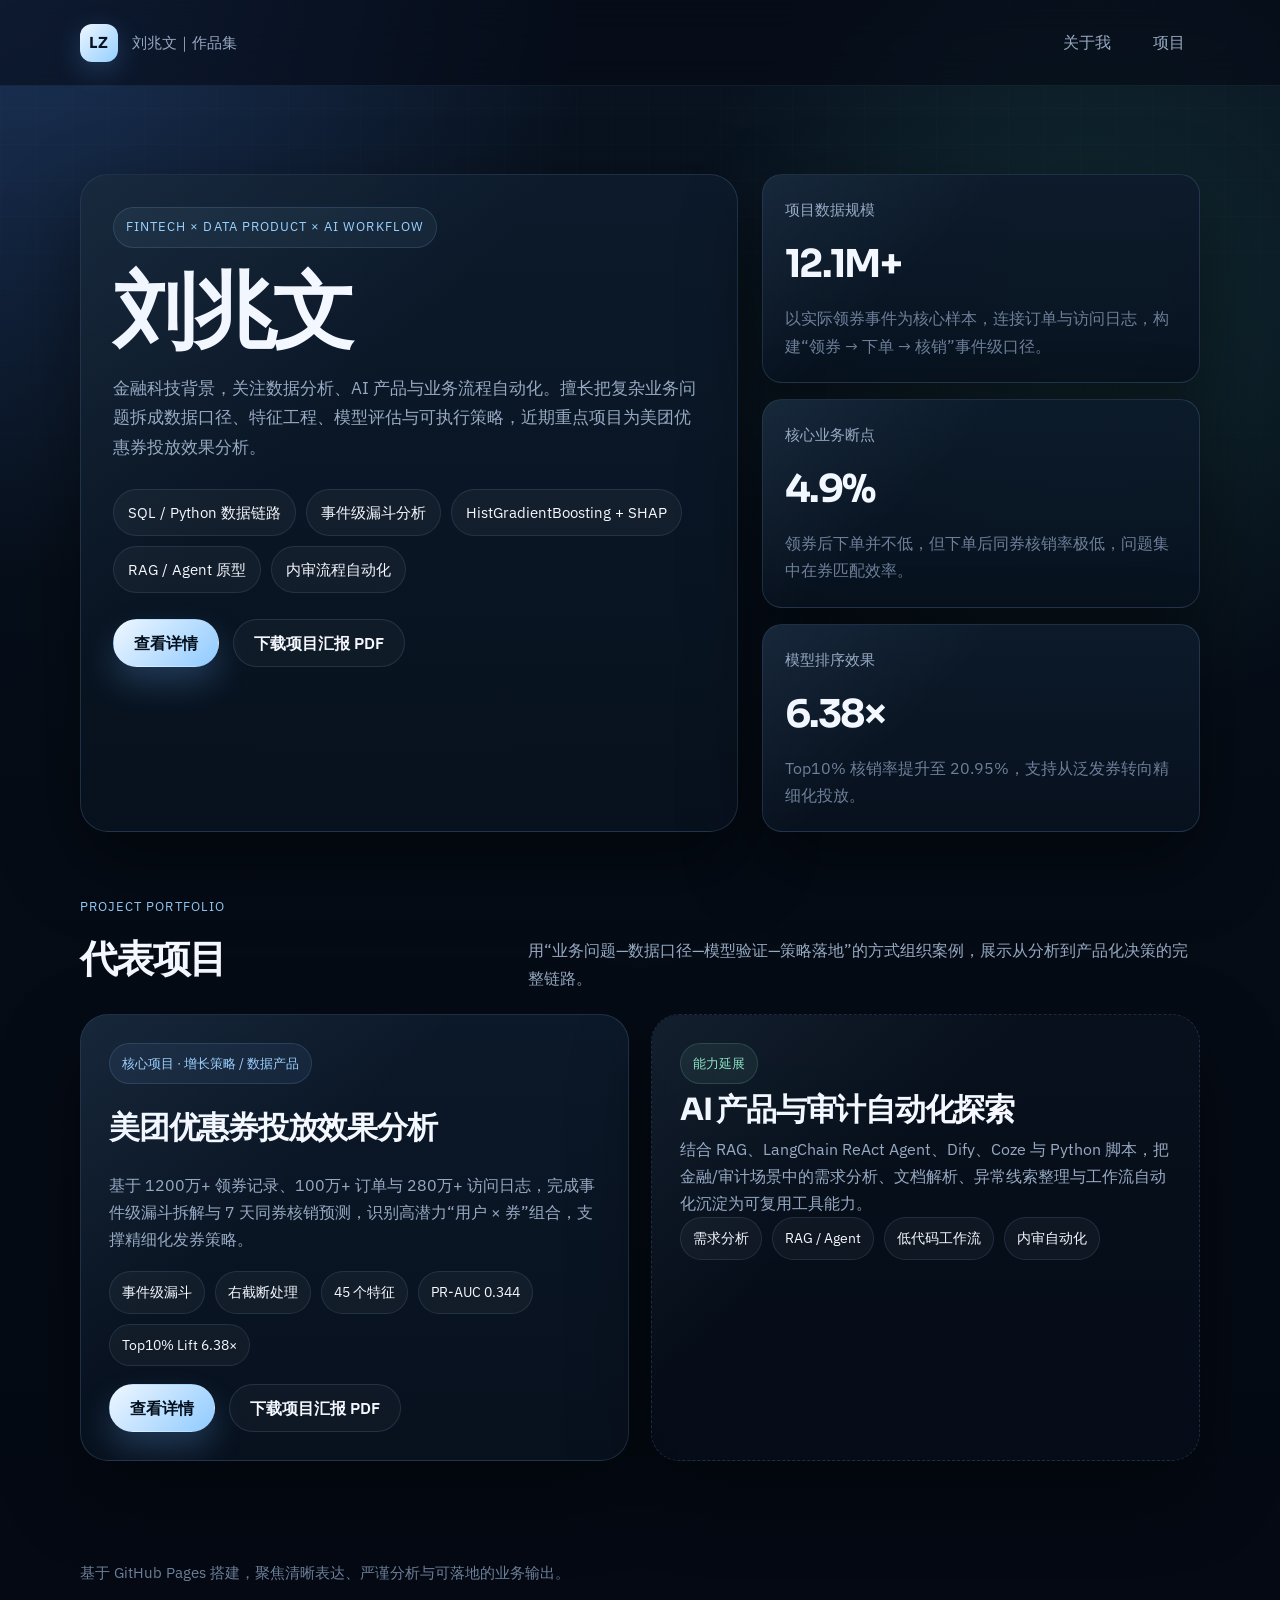
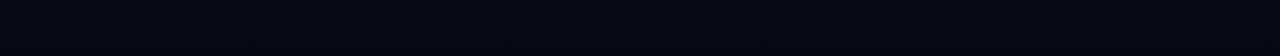
==== commit 5276a95a: "Rename classroom presentation to project report" ====
--- a/index.html
+++ b/index.html
@@ -48,7 +48,7 @@
             </div>
             <div class="action-row">
               <a class="button" href="./projects/waimai-coupon/index.html">查看详情</a>
-              <a class="button-secondary" href="./meituan-coupon-presentation.pdf" target="_blank" rel="noopener noreferrer">下载课堂汇报 PDF</a>
+              <a class="button-secondary" href="./meituan-coupon-presentation.pdf" target="_blank" rel="noopener noreferrer">下载项目汇报 PDF</a>
             </div>
           </article>
 
@@ -99,7 +99,7 @@
             </div>
             <div class="action-row">
               <a class="button" href="./projects/waimai-coupon/index.html">查看详情</a>
-              <a class="button-secondary" href="./meituan-coupon-presentation.pdf" target="_blank" rel="noopener noreferrer">下载课堂汇报 PDF</a>
+              <a class="button-secondary" href="./meituan-coupon-presentation.pdf" target="_blank" rel="noopener noreferrer">下载项目汇报 PDF</a>
             </div>
           </article>
 
